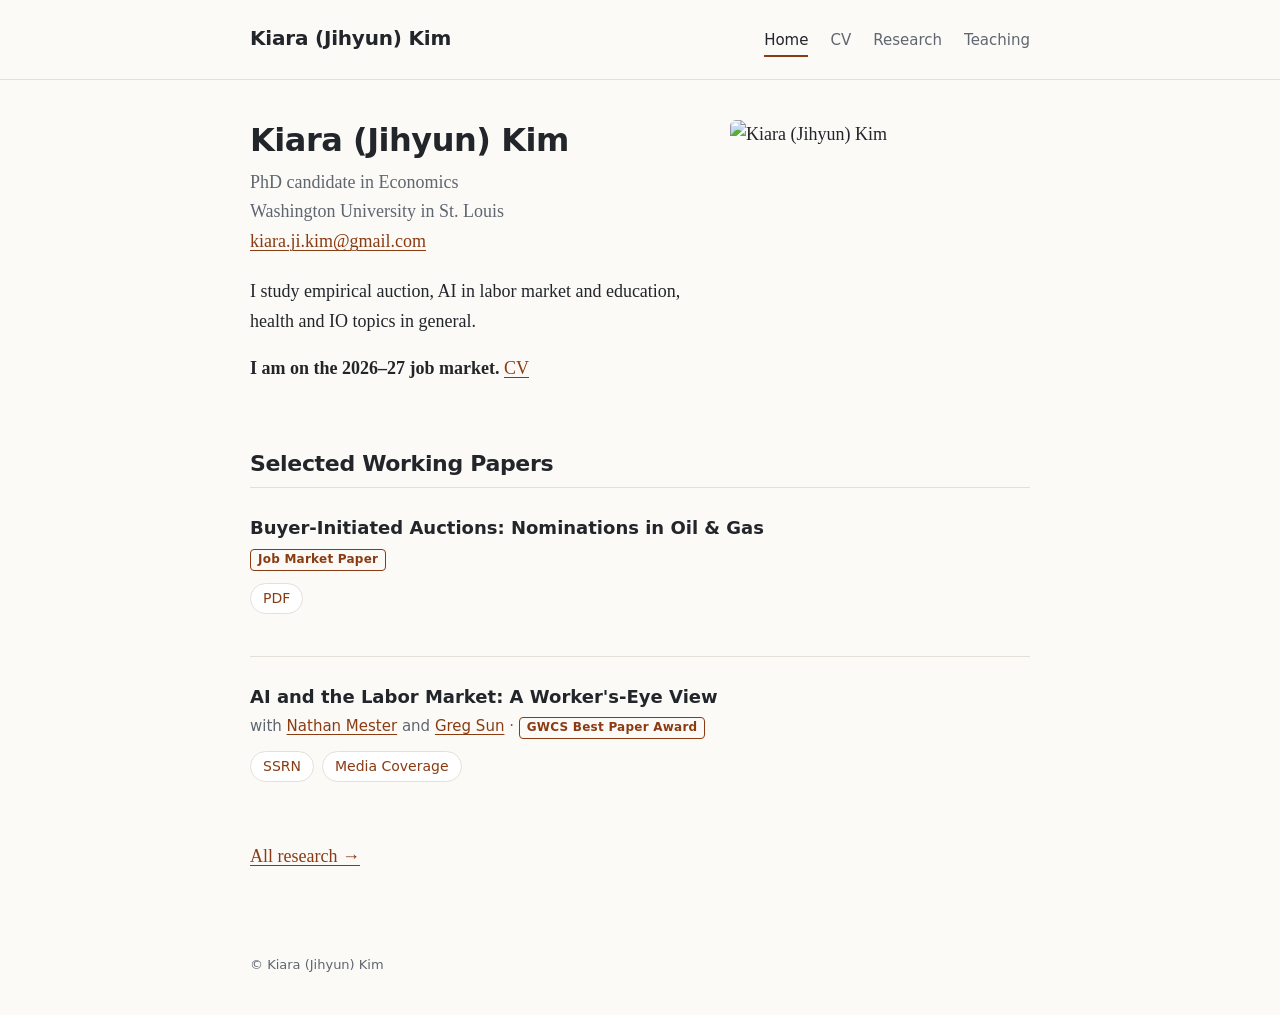
==== index.html @ e1b499d5 "Add files via upload" ====
<!doctype html>
<html lang="en">
<head>
  <meta charset="utf-8">
  <meta name="viewport" content="width=device-width, initial-scale=1">
  <title>Kiara (Jihyun) Kim</title>
  <meta name="description" content="Kiara (Jihyun) Kim, PhD candidate in Economics at Washington University in St. Louis. Empirical auctions, AI in labor markets and education, health, and IO.">
  <link rel="stylesheet" href="style.css">
</head>
<body>
  <header class="site-header">
    <div class="inner">
      <a class="site-title" href="index.html">Kiara (Jihyun) Kim</a>
      <nav>
        <a href="index.html" aria-current="page">Home</a>
        <a href="cv.html">CV</a>
        <a href="research.html">Research</a>
        <a href="teaching.html">Teaching</a>
      </nav>
    </div>
  </header>

  <main>
    <div class="intro">
      <div>
        <h1 class="name">Kiara (Jihyun) Kim</h1>
        <p class="affil">PhD candidate in Economics<br>Washington University in St. Louis<br><a href="mailto:kiara.ji.kim@gmail.com">kiara.ji.kim@gmail.com</a></p>
        <p>I study empirical auction, AI in labor market and education, health and IO topics in general.</p>
        <p><strong>I am on the 2026&ndash;27 job market.</strong> <a href="files/CV_2026_Kiara.pdf">CV</a></p>
      </div>
      <figure>
        <img src="images/profile.jpg" alt="Kiara (Jihyun) Kim">
      </figure>
    </div>

    <section class="selected">
      <h2>Selected Working Papers</h2>

      <article class="paper">
        <h3>Buyer-Initiated Auctions: Nominations in Oil &amp; Gas</h3>
        <p class="meta"><span class="tag">Job Market Paper</span></p>
        <p class="links">
          <a href="files/buyer-initiated-auctions.pdf">PDF</a>
        </p>
      </article>

      <article class="paper">
        <h3>AI and the Labor Market: A Worker's-Eye View</h3>
        <p class="meta">with <a href="https://olin.washu.edu/doctoral-student/nathan-mester">Nathan Mester</a> and <a href="https://sites.google.com/view/gregory-sun/research">Greg Sun</a> &middot; <span class="tag">GWCS Best Paper Award</span></p>
        <p class="links">
          <a href="https://papers.ssrn.com/sol3/papers.cfm?abstract_id=6240619">SSRN</a>
          <a href="https://source.washu.edu/2026/04/washu-expert-research-highlights-who-wins-loses-in-ai-influenced-job-market/">Media Coverage</a>
        </p>
      </article>

      <p><a href="research.html">All research &rarr;</a></p>
    </section>
  </main>

  <footer>&copy; Kiara (Jihyun) Kim</footer>
</body>
</html>
---- style.css ----
:root {
  --bg: #fbfaf7;
  --text: #22252a;
  --muted: #5f6670;
  --accent: #8a3b12;
  --rule: #e4e0d8;
  --card: #ffffff;
}

@media (prefers-color-scheme: dark) {
  :root {
    --bg: #17181b;
    --text: #e8e6e1;
    --muted: #a3a8b0;
    --accent: #e8955f;
    --rule: #2e3036;
    --card: #1f2024;
  }
}

* { box-sizing: border-box; }

html { -webkit-text-size-adjust: 100%; }

body {
  margin: 0;
  background: var(--bg);
  color: var(--text);
  font-family: Charter, "Iowan Old Style", Georgia, "Times New Roman", serif;
  font-size: 18px;
  line-height: 1.65;
}

a { color: var(--accent); text-decoration-thickness: 1px; text-underline-offset: 3px; }
a:hover { text-decoration-thickness: 2px; }

.site-header {
  border-bottom: 1px solid var(--rule);
}

.site-header .inner {
  max-width: 820px;
  margin: 0 auto;
  padding: 22px 20px;
  display: flex;
  flex-wrap: wrap;
  align-items: baseline;
  justify-content: space-between;
  gap: 10px 24px;
}

.site-title {
  font-family: system-ui, -apple-system, "Segoe UI", Roboto, sans-serif;
  font-weight: 600;
  font-size: 20px;
  color: var(--text);
  text-decoration: none;
  letter-spacing: -0.01em;
}

nav { display: flex; gap: 22px; }

nav a {
  font-family: system-ui, -apple-system, "Segoe UI", Roboto, sans-serif;
  font-size: 15px;
  color: var(--muted);
  text-decoration: none;
  padding-bottom: 2px;
  border-bottom: 2px solid transparent;
}

nav a:hover { color: var(--text); }
nav a[aria-current="page"] { color: var(--text); border-bottom-color: var(--accent); }

main {
  max-width: 820px;
  margin: 0 auto;
  padding: 40px 20px 64px;
}

h1, h2 {
  font-family: system-ui, -apple-system, "Segoe UI", Roboto, sans-serif;
  letter-spacing: -0.015em;
  line-height: 1.25;
}

h1 { font-size: 30px; margin: 0 0 24px; }

/* Home */
.intro {
  display: grid;
  grid-template-columns: 1fr 300px;
  gap: 40px;
  align-items: start;
}

.intro p:first-child { margin-top: 0; }

figure { margin: 0; }

figure img {
  width: 100%;
  height: auto;
  border-radius: 6px;
  display: block;
}

figcaption {
  font-size: 14px;
  color: var(--muted);
  margin-top: 10px;
  line-height: 1.5;
}

@media (max-width: 680px) {
  .intro { grid-template-columns: 1fr; gap: 28px; }
}

/* Research */
.paper {
  padding: 28px 0;
  border-top: 1px solid var(--rule);
}

.paper:first-of-type { border-top: none; padding-top: 0; }

.paper h2 {
  font-size: 20px;
  margin: 0 0 6px;
}

.meta {
  font-family: system-ui, -apple-system, "Segoe UI", Roboto, sans-serif;
  font-size: 15px;
  color: var(--muted);
  margin: 0 0 12px;
}

.links {
  font-family: system-ui, -apple-system, "Segoe UI", Roboto, sans-serif;
  font-size: 14px;
  display: flex;
  flex-wrap: wrap;
  gap: 8px;
  margin: 0 0 14px;
}

.links a {
  text-decoration: none;
  border: 1px solid var(--rule);
  background: var(--card);
  border-radius: 999px;
  padding: 3px 12px;
}

.links a:hover { border-color: var(--accent); }

details summary {
  cursor: pointer;
  font-family: system-ui, -apple-system, "Segoe UI", Roboto, sans-serif;
  font-size: 14px;
  color: var(--muted);
}

details p { margin: 10px 0 0; }

/* CV */
.cv-frame {
  width: 100%;
  height: 80vh;
  min-height: 500px;
  border: 1px solid var(--rule);
  border-radius: 6px;
  background: var(--card);
}

footer {
  max-width: 820px;
  margin: 0 auto;
  padding: 0 20px 40px;
  font-family: system-ui, -apple-system, "Segoe UI", Roboto, sans-serif;
  font-size: 13px;
  color: var(--muted);
}

/* Home name block */
h1.name { font-size: 32px; margin: 0 0 8px; }
.affil { color: var(--muted); margin: 0 0 20px; }
.intro figure img { aspect-ratio: auto; }

.selected { margin-top: 48px; }
.selected > h2 { font-size: 22px; margin: 0 0 8px; padding-bottom: 10px; border-bottom: 1px solid var(--rule); }
.selected .paper:first-of-type { border-top: none; padding-top: 20px; }
.paper h3 { font-family: system-ui, -apple-system, "Segoe UI", Roboto, sans-serif; font-size: 18px; margin: 0 0 6px; line-height: 1.3; }

.tag {
  display: inline-block;
  font-family: system-ui, -apple-system, "Segoe UI", Roboto, sans-serif;
  font-size: 12px;
  font-weight: 600;
  letter-spacing: 0.02em;
  color: var(--accent);
  border: 1px solid var(--accent);
  border-radius: 4px;
  padding: 0 7px;
}

.note { color: var(--muted); font-style: italic; }
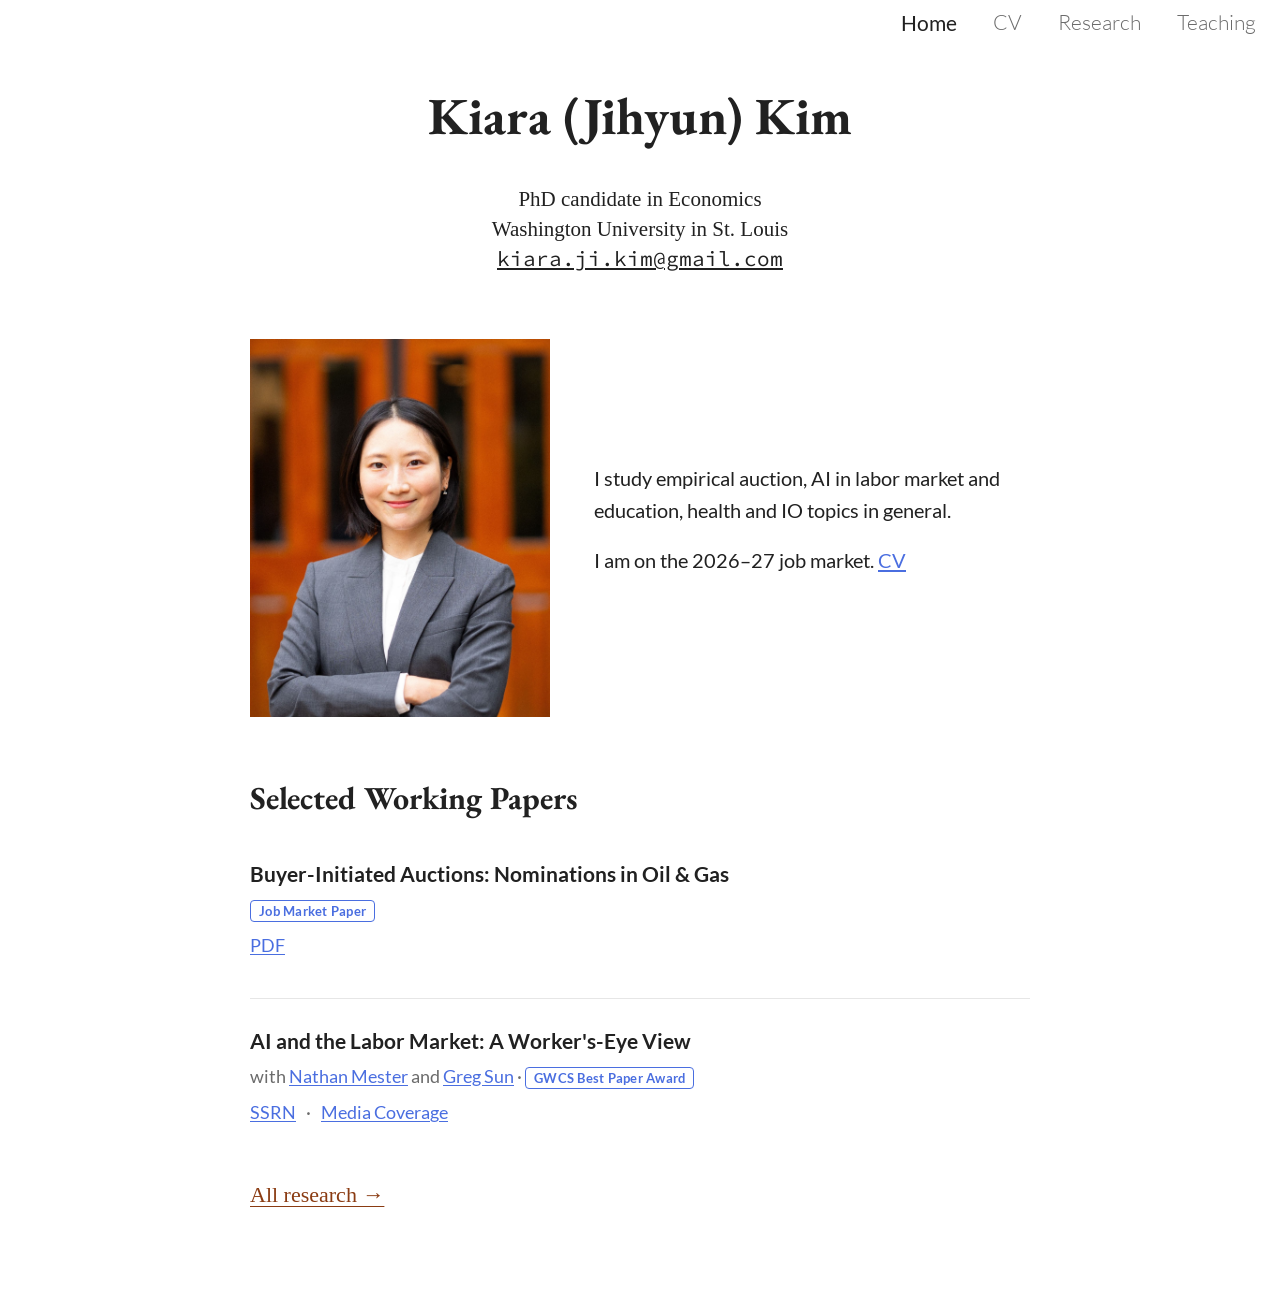
==== commit 29b1d283: "Add files via upload" ====
--- a/index.html
+++ b/index.html
@@ -4,59 +4,54 @@
   <meta charset="utf-8">
   <meta name="viewport" content="width=device-width, initial-scale=1">
   <title>Kiara (Jihyun) Kim</title>
-  <meta name="description" content="Kiara (Jihyun) Kim, PhD candidate in Economics at Washington University in St. Louis. Empirical auctions, AI in labor markets and education, health, and IO.">
+  <meta name="description" content="Kiara (Jihyun) Kim, PhD candidate in Economics at Washington University in St. Louis.">
   <link rel="stylesheet" href="style.css">
 </head>
 <body>
   <header class="site-header">
-    <div class="inner">
-      <a class="site-title" href="index.html">Kiara (Jihyun) Kim</a>
-      <nav>
-        <a href="index.html" aria-current="page">Home</a>
-        <a href="cv.html">CV</a>
-        <a href="research.html">Research</a>
-        <a href="teaching.html">Teaching</a>
-      </nav>
-    </div>
+    <nav>
+      <a href="index.html" aria-current="page">Home</a>
+      <a href="cv.html">CV</a>
+      <a href="research.html">Research</a>
+      <a href="teaching.html">Teaching</a>
+    </nav>
   </header>
 
+  <section class="hero">
+    <h1>Kiara (Jihyun) Kim</h1>
+    <p class="affil">PhD candidate in Economics<br>
+      Washington University in St. Louis<br>
+      <a class="email" href="mailto:kiara.ji.kim@gmail.com">kiara.ji.kim@gmail.com</a></p>
+  </section>
+
+  <div class="intro">
+    <img src="images/profile.jpg" alt="Kiara (Jihyun) Kim">
+    <div>
+      <p>I study empirical auction, AI in labor market and education, health and IO topics in general.</p>
+      <p>I am on the 2026&ndash;27 job market. <a href="files/CV_2026_Kiara.pdf">CV</a></p>
+    </div>
+  </div>
+
   <main>
-    <div class="intro">
-      <div>
-        <h1 class="name">Kiara (Jihyun) Kim</h1>
-        <p class="affil">PhD candidate in Economics<br>Washington University in St. Louis<br><a href="mailto:kiara.ji.kim@gmail.com">kiara.ji.kim@gmail.com</a></p>
-        <p>I study empirical auction, AI in labor market and education, health and IO topics in general.</p>
-        <p><strong>I am on the 2026&ndash;27 job market.</strong> <a href="files/CV_2026_Kiara.pdf">CV</a></p>
-      </div>
-      <figure>
-        <img src="images/profile.jpg" alt="Kiara (Jihyun) Kim">
-      </figure>
-    </div>
-
     <section class="selected">
       <h2>Selected Working Papers</h2>
 
       <article class="paper">
         <h3>Buyer-Initiated Auctions: Nominations in Oil &amp; Gas</h3>
         <p class="meta"><span class="tag">Job Market Paper</span></p>
-        <p class="links">
-          <a href="files/buyer-initiated-auctions.pdf">PDF</a>
-        </p>
+        <p class="links"><a href="files/buyer-initiated-auctions.pdf">PDF</a></p>
       </article>
 
       <article class="paper">
         <h3>AI and the Labor Market: A Worker's-Eye View</h3>
         <p class="meta">with <a href="https://olin.washu.edu/doctoral-student/nathan-mester">Nathan Mester</a> and <a href="https://sites.google.com/view/gregory-sun/research">Greg Sun</a> &middot; <span class="tag">GWCS Best Paper Award</span></p>
         <p class="links">
-          <a href="https://papers.ssrn.com/sol3/papers.cfm?abstract_id=6240619">SSRN</a>
-          <a href="https://source.washu.edu/2026/04/washu-expert-research-highlights-who-wins-loses-in-ai-influenced-job-market/">Media Coverage</a>
+          <a href="https://papers.ssrn.com/sol3/papers.cfm?abstract_id=6240619">SSRN</a><a href="https://source.washu.edu/2026/04/washu-expert-research-highlights-who-wins-loses-in-ai-influenced-job-market/">Media Coverage</a>
         </p>
       </article>
 
-      <p><a href="research.html">All research &rarr;</a></p>
+      <p class="more-link"><a href="research.html">All research &rarr;</a></p>
     </section>
   </main>
-
-  <footer>&copy; Kiara (Jihyun) Kim</footer>
 </body>
 </html>
--- a/style.css
+++ b/style.css
@@ -1,208 +1,198 @@
+/* Fonts are stored in /fonts (open-source, SIL Open Font License). Nothing loads from Google. */
+@font-face { font-family: "EB Garamond"; src: url("fonts/eb-garamond-latin-500-normal.woff2") format("woff2"); font-weight: 500; font-display: swap; }
+@font-face { font-family: "EB Garamond"; src: url("fonts/eb-garamond-latin-700-normal.woff2") format("woff2"); font-weight: 700; font-display: swap; }
+@font-face { font-family: "Lato"; src: url("fonts/lato-latin-300-normal.woff2") format("woff2"); font-weight: 300; font-display: swap; }
+@font-face { font-family: "Lato"; src: url("fonts/lato-latin-400-normal.woff2") format("woff2"); font-weight: 400; font-display: swap; }
+@font-face { font-family: "Lato"; src: url("fonts/lato-latin-700-normal.woff2") format("woff2"); font-weight: 700; font-display: swap; }
+@font-face { font-family: "Source Code Pro"; src: url("fonts/source-code-pro-latin-400-normal.woff2") format("woff2"); font-weight: 400; font-display: swap; }
+
 :root {
-  --bg: #fbfaf7;
-  --text: #22252a;
-  --muted: #5f6670;
+  --text: #212121;
+  --muted: #6b6b6b;
+  --link: #4a6ee0;
+  --rule: #e6e6e6;
+  --display: "EB Garamond", Garamond, "Times New Roman", serif;
+  --serif: "Times New Roman", Times, serif;
+  --sans: "Lato", "Helvetica Neue", Arial, sans-serif;
+  --mono: "Source Code Pro", Menlo, Consolas, monospace;
+  --bg: #ffffff;
   --accent: #8a3b12;
-  --rule: #e4e0d8;
-  --card: #ffffff;
 }
 
+/* Dark mode: used automatically when the visitor's device is set to dark */
 @media (prefers-color-scheme: dark) {
   :root {
-    --bg: #17181b;
-    --text: #e8e6e1;
-    --muted: #a3a8b0;
+    --bg: #161719;
+    --text: #e9e7e3;
+    --muted: #a2a6ad;
+    --link: #8fa9ff;
+    --rule: #2f3136;
     --accent: #e8955f;
-    --rule: #2e3036;
-    --card: #1f2024;
   }
 }
 
 * { box-sizing: border-box; }
-
 html { -webkit-text-size-adjust: 100%; }
 
 body {
   margin: 0;
   background: var(--bg);
   color: var(--text);
-  font-family: Charter, "Iowan Old Style", Georgia, "Times New Roman", serif;
-  font-size: 18px;
-  line-height: 1.65;
+  font-family: var(--sans);
+  font-size: 20px;
+  line-height: 1.6;
 }
 
-a { color: var(--accent); text-decoration-thickness: 1px; text-underline-offset: 3px; }
-a:hover { text-decoration-thickness: 2px; }
+a { color: var(--link); text-underline-offset: 2px; }
 
+/* Top-right menu */
 .site-header {
-  border-bottom: 1px solid var(--rule);
+  display: flex;
+  justify-content: flex-end;
+  padding: 0 24px;
 }
 
-.site-header .inner {
-  max-width: 820px;
-  margin: 0 auto;
-  padding: 22px 20px;
-  display: flex;
-  flex-wrap: wrap;
-  align-items: baseline;
-  justify-content: space-between;
-  gap: 10px 24px;
-}
-
-.site-title {
-  font-family: system-ui, -apple-system, "Segoe UI", Roboto, sans-serif;
-  font-weight: 600;
-  font-size: 20px;
-  color: var(--text);
-  text-decoration: none;
-  letter-spacing: -0.01em;
-}
-
-nav { display: flex; gap: 22px; }
+nav { display: flex; flex-wrap: wrap; gap: 4px 36px; }
 
 nav a {
-  font-family: system-ui, -apple-system, "Segoe UI", Roboto, sans-serif;
-  font-size: 15px;
+  font-family: var(--sans);
+  font-weight: 300;
+  font-size: 21px;
   color: var(--muted);
   text-decoration: none;
-  padding-bottom: 2px;
-  border-bottom: 2px solid transparent;
+  padding: 6px 0;
 }
 
 nav a:hover { color: var(--text); }
-nav a[aria-current="page"] { color: var(--text); border-bottom-color: var(--accent); }
+nav a[aria-current="page"] { color: var(--text); font-weight: 400; }
+
+/* Centered name block */
+.hero {
+  text-align: center;
+  padding: 40px 20px 0;
+}
+
+.hero h1 {
+  font-family: var(--display);
+  font-weight: 700;
+  font-size: 52px;
+  line-height: 1.15;
+  margin: 0 0 40px;
+}
+
+.affil {
+  font-family: var(--serif);
+  font-size: 21px;
+  line-height: 1.4;
+  margin: 0;
+}
+
+.affil a { color: var(--link); }
+.affil a.email { font-family: var(--mono); color: var(--text); }
 
 main {
-  max-width: 820px;
+  max-width: 1280px;
   margin: 0 auto;
-  padding: 40px 20px 64px;
+  padding: 0 24px 80px;
 }
 
-h1, h2 {
-  font-family: system-ui, -apple-system, "Segoe UI", Roboto, sans-serif;
-  letter-spacing: -0.015em;
-  line-height: 1.25;
+/* Photo left, text right */
+.intro {
+  display: grid;
+  grid-template-columns: 300px 1fr;
+  gap: 44px;
+  align-items: center;
+  max-width: 820px;
+  margin: 64px auto 0;
+  padding: 0 20px;
 }
 
-h1 { font-size: 30px; margin: 0 0 24px; }
+.intro img { width: 100%; height: auto; display: block; }
+.intro p { margin: 0 0 18px; }
 
-/* Home */
-.intro {
-  display: grid;
-  grid-template-columns: 1fr 300px;
-  gap: 40px;
-  align-items: start;
+/* Inner pages */
+.page-title {
+  font-family: var(--display);
+  font-weight: 700;
+  font-size: 44px;
+  text-align: center;
+  margin: 40px 0 48px;
 }
 
-.intro p:first-child { margin-top: 0; }
+.content { max-width: 780px; margin: 0 auto; }
 
-figure { margin: 0; }
-
-figure img {
-  width: 100%;
-  height: auto;
-  border-radius: 6px;
-  display: block;
+h2 {
+  font-family: var(--display);
+  font-weight: 700;
+  font-size: 32px;
+  margin: 0 0 8px;
 }
 
-figcaption {
-  font-size: 14px;
-  color: var(--muted);
-  margin-top: 10px;
-  line-height: 1.5;
-}
+.paper { padding: 28px 0; border-top: 1px solid var(--rule); }
+.paper:first-of-type { border-top: none; }
 
-@media (max-width: 680px) {
-  .intro { grid-template-columns: 1fr; gap: 28px; }
-}
-
-/* Research */
-.paper {
-  padding: 28px 0;
-  border-top: 1px solid var(--rule);
-}
-
-.paper:first-of-type { border-top: none; padding-top: 0; }
-
-.paper h2 {
-  font-size: 20px;
+.paper h3, .paper h2 {
+  font-family: var(--sans);
+  font-weight: 700;
+  font-size: 21px;
+  line-height: 1.35;
   margin: 0 0 6px;
 }
 
-.meta {
-  font-family: system-ui, -apple-system, "Segoe UI", Roboto, sans-serif;
-  font-size: 15px;
-  color: var(--muted);
-  margin: 0 0 12px;
+.meta { color: var(--muted); font-size: 18px; margin: 0 0 8px; }
+.tag {
+  display: inline-block;
+  font-family: var(--sans);
+  font-size: 13px;
+  font-weight: 700;
+  letter-spacing: 0.02em;
+  line-height: 1.6;
+  color: var(--link);
+  border: 1px solid var(--link);
+  border-radius: 4px;
+  padding: 0 8px;
+  vertical-align: middle;
 }
 
-.links {
-  font-family: system-ui, -apple-system, "Segoe UI", Roboto, sans-serif;
-  font-size: 14px;
-  display: flex;
-  flex-wrap: wrap;
-  gap: 8px;
-  margin: 0 0 14px;
+.more-link { margin: 12px 0 0; }
+.more-link a {
+  font-family: Georgia, "Times New Roman", serif;
+  font-size: 22px;
+  color: var(--accent);
+  text-decoration-thickness: 1px;
+  text-underline-offset: 4px;
+}
+.more-link a:hover { text-decoration-thickness: 2px; }
+
+.links { font-size: 18px; margin: 0 0 10px; }
+.links a + a::before { content: "·"; color: var(--muted); display: inline-block; margin: 0 10px; text-decoration: none; }
+
+details summary { cursor: pointer; color: var(--muted); font-size: 17px; }
+details p { margin: 10px 0 0; font-size: 18px; }
+
+.selected { max-width: 780px; margin: 56px auto 0; }
+
+.note { color: var(--muted); font-style: italic; }
+
+.cv-frame {
+  width: 100%;
+  height: 85vh;
+  min-height: 520px;
+  border: 1px solid var(--rule);
 }
 
-.links a {
-  text-decoration: none;
-  border: 1px solid var(--rule);
-  background: var(--card);
-  border-radius: 999px;
-  padding: 3px 12px;
+footer { padding: 0 24px 40px; }
+
+/* Phones and small screens */
+@media (max-width: 900px) {
+  body { font-size: 18px; }
+  nav { gap: 4px 22px; }
+  nav a { font-size: 18px; }
+  .hero h1 { font-size: 40px; margin-bottom: 40px; }
+  .affil { font-size: 18px; }
+  .intro { grid-template-columns: 1fr; gap: 28px; margin-top: 56px; padding: 0 16px; }
+  .intro img { max-width: 320px; margin: 0 auto; }
+  main { padding: 0 16px 60px; }
+  .page-title { font-size: 36px; }
+  .selected { margin-top: 48px; }
 }
-
-.links a:hover { border-color: var(--accent); }
-
-details summary {
-  cursor: pointer;
-  font-family: system-ui, -apple-system, "Segoe UI", Roboto, sans-serif;
-  font-size: 14px;
-  color: var(--muted);
-}
-
-details p { margin: 10px 0 0; }
-
-/* CV */
-.cv-frame {
-  width: 100%;
-  height: 80vh;
-  min-height: 500px;
-  border: 1px solid var(--rule);
-  border-radius: 6px;
-  background: var(--card);
-}
-
-footer {
-  max-width: 820px;
-  margin: 0 auto;
-  padding: 0 20px 40px;
-  font-family: system-ui, -apple-system, "Segoe UI", Roboto, sans-serif;
-  font-size: 13px;
-  color: var(--muted);
-}
-
-/* Home name block */
-h1.name { font-size: 32px; margin: 0 0 8px; }
-.affil { color: var(--muted); margin: 0 0 20px; }
-.intro figure img { aspect-ratio: auto; }
-
-.selected { margin-top: 48px; }
-.selected > h2 { font-size: 22px; margin: 0 0 8px; padding-bottom: 10px; border-bottom: 1px solid var(--rule); }
-.selected .paper:first-of-type { border-top: none; padding-top: 20px; }
-.paper h3 { font-family: system-ui, -apple-system, "Segoe UI", Roboto, sans-serif; font-size: 18px; margin: 0 0 6px; line-height: 1.3; }
-
-.tag {
-  display: inline-block;
-  font-family: system-ui, -apple-system, "Segoe UI", Roboto, sans-serif;
-  font-size: 12px;
-  font-weight: 600;
-  letter-spacing: 0.02em;
-  color: var(--accent);
-  border: 1px solid var(--accent);
-  border-radius: 4px;
-  padding: 0 7px;
-}
-
-.note { color: var(--muted); font-style: italic; }
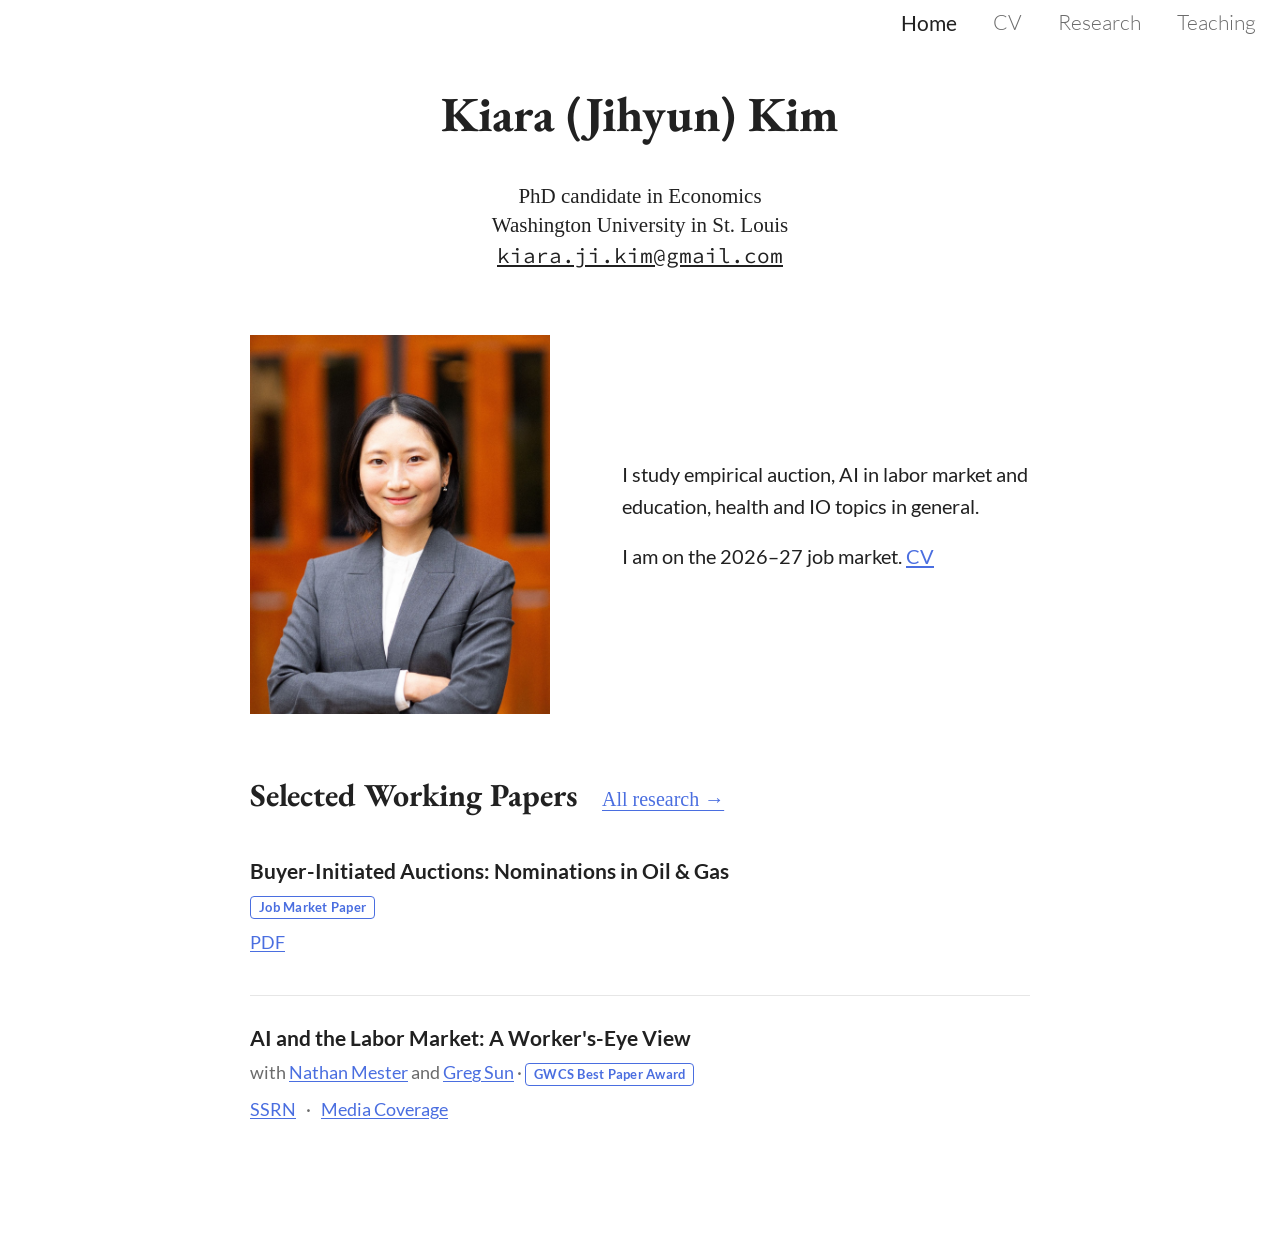
==== commit 06dd0e54: "Add files via upload" ====
--- a/index.html
+++ b/index.html
@@ -5,7 +5,7 @@
   <meta name="viewport" content="width=device-width, initial-scale=1">
   <title>Kiara (Jihyun) Kim</title>
   <meta name="description" content="Kiara (Jihyun) Kim, PhD candidate in Economics at Washington University in St. Louis.">
-  <link rel="stylesheet" href="style.css">
+  <link rel="stylesheet" href="style.css?v=3">
 </head>
 <body>
   <header class="site-header">
@@ -34,7 +34,10 @@
 
   <main>
     <section class="selected">
-      <h2>Selected Working Papers</h2>
+      <div class="section-head">
+        <h2>Selected Working Papers</h2>
+        <a class="more-link" href="research.html">All research &rarr;</a>
+      </div>
 
       <article class="paper">
         <h3>Buyer-Initiated Auctions: Nominations in Oil &amp; Gas</h3>
@@ -50,7 +53,6 @@
         </p>
       </article>
 
-      <p class="more-link"><a href="research.html">All research &rarr;</a></p>
     </section>
   </main>
 </body>
--- a/style.css
+++ b/style.css
@@ -75,7 +75,7 @@
 .hero h1 {
   font-family: var(--display);
   font-weight: 700;
-  font-size: 52px;
+  font-size: 49px;
   line-height: 1.15;
   margin: 0 0 40px;
 }
@@ -100,7 +100,7 @@
 .intro {
   display: grid;
   grid-template-columns: 300px 1fr;
-  gap: 44px;
+  gap: 72px;
   align-items: center;
   max-width: 820px;
   margin: 64px auto 0;
@@ -154,15 +154,22 @@
   vertical-align: middle;
 }
 
-.more-link { margin: 12px 0 0; }
-.more-link a {
+.section-head {
+  display: flex;
+  flex-wrap: wrap;
+  align-items: baseline;
+  gap: 4px 24px;
+  margin: 0 0 8px;
+}
+.section-head h2 { margin: 0; }
+.more-link {
   font-family: Georgia, "Times New Roman", serif;
-  font-size: 22px;
-  color: var(--accent);
+  font-size: 20px;
+  color: var(--link);
   text-decoration-thickness: 1px;
   text-underline-offset: 4px;
 }
-.more-link a:hover { text-decoration-thickness: 2px; }
+.more-link:hover { text-decoration-thickness: 2px; }
 
 .links { font-size: 18px; margin: 0 0 10px; }
 .links a + a::before { content: "·"; color: var(--muted); display: inline-block; margin: 0 10px; text-decoration: none; }
@@ -188,7 +195,7 @@
   body { font-size: 18px; }
   nav { gap: 4px 22px; }
   nav a { font-size: 18px; }
-  .hero h1 { font-size: 40px; margin-bottom: 40px; }
+  .hero h1 { font-size: 37px; margin-bottom: 40px; }
   .affil { font-size: 18px; }
   .intro { grid-template-columns: 1fr; gap: 28px; margin-top: 56px; padding: 0 16px; }
   .intro img { max-width: 320px; margin: 0 auto; }
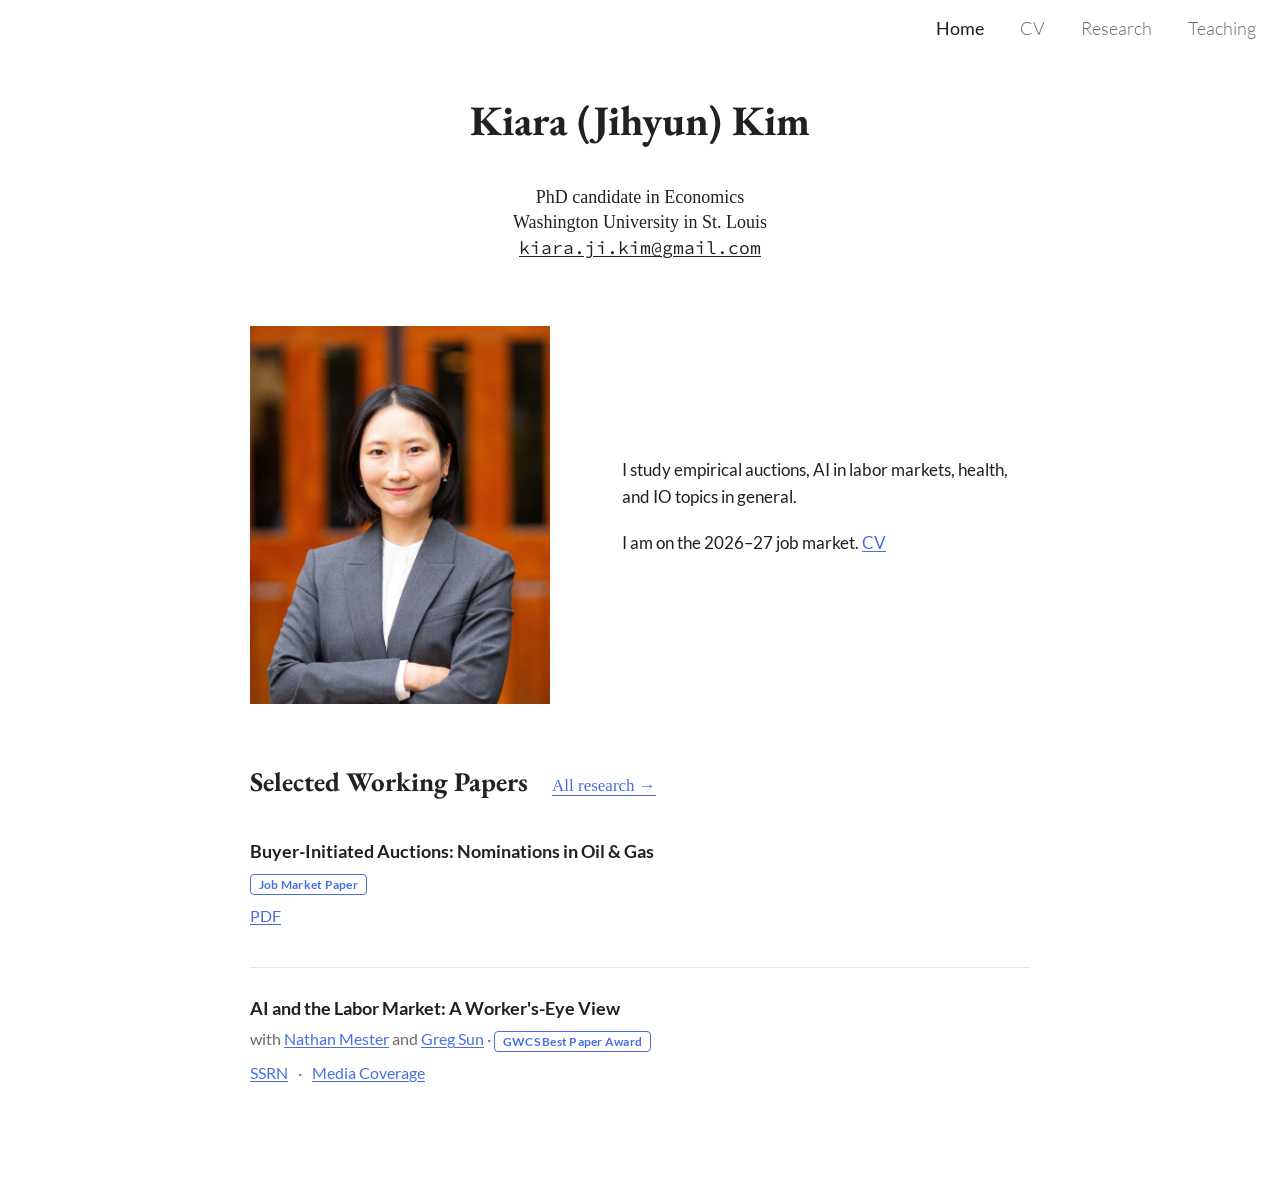
==== commit 8c9b1fcf: "Update index.html" ====
--- a/index.html
+++ b/index.html
@@ -5,7 +5,8 @@
   <meta name="viewport" content="width=device-width, initial-scale=1">
   <title>Kiara (Jihyun) Kim</title>
   <meta name="description" content="Kiara (Jihyun) Kim, PhD candidate in Economics at Washington University in St. Louis.">
-  <link rel="stylesheet" href="style.css?v=3">
+  <link rel="stylesheet" href="style.css?v=5">
+  <script src="script.js" defer></script>
 </head>
 <body>
   <header class="site-header">
@@ -27,7 +28,7 @@
   <div class="intro">
     <img src="images/profile.jpg" alt="Kiara (Jihyun) Kim">
     <div>
-      <p>I study empirical auction, AI in labor market and education, health and IO topics in general.</p>
+      <p>I study empirical auctions, AI in labor markets, health, and IO topics in general.</p>
       <p>I am on the 2026&ndash;27 job market. <a href="files/CV_2026_Kiara.pdf">CV</a></p>
     </div>
   </div>
--- a/style.css
+++ b/style.css
@@ -39,7 +39,7 @@
   background: var(--bg);
   color: var(--text);
   font-family: var(--sans);
-  font-size: 20px;
+  font-size: 17px;
   line-height: 1.6;
 }
 
@@ -47,20 +47,34 @@
 
 /* Top-right menu */
 .site-header {
+  position: sticky;
+  top: 0;
+  z-index: 10;
   display: flex;
   justify-content: flex-end;
-  padding: 0 24px;
-}
+  padding: 10px 24px;
+  background: var(--bg);
+  transition: background-color 0.25s ease, box-shadow 0.25s ease;
+}
+
+/* Dark bar after scrolling down */
+.site-header.scrolled {
+  background: #212121;
+  box-shadow: 0 1px 4px rgba(0, 0, 0, 0.25);
+}
+.site-header.scrolled nav a { color: #e0e0e0; }
+.site-header.scrolled nav a:hover { color: #ffffff; }
+.site-header.scrolled nav a[aria-current="page"] { color: #8fa9ff; }
 
 nav { display: flex; flex-wrap: wrap; gap: 4px 36px; }
 
 nav a {
   font-family: var(--sans);
   font-weight: 300;
-  font-size: 21px;
+  font-size: 18px;
   color: var(--muted);
   text-decoration: none;
-  padding: 6px 0;
+  padding: 4px 0;
 }
 
 nav a:hover { color: var(--text); }
@@ -75,14 +89,14 @@
 .hero h1 {
   font-family: var(--display);
   font-weight: 700;
-  font-size: 49px;
+  font-size: 42px;
   line-height: 1.15;
   margin: 0 0 40px;
 }
 
 .affil {
   font-family: var(--serif);
-  font-size: 21px;
+  font-size: 18px;
   line-height: 1.4;
   margin: 0;
 }
@@ -114,7 +128,7 @@
 .page-title {
   font-family: var(--display);
   font-weight: 700;
-  font-size: 44px;
+  font-size: 38px;
   text-align: center;
   margin: 40px 0 48px;
 }
@@ -124,7 +138,7 @@
 h2 {
   font-family: var(--display);
   font-weight: 700;
-  font-size: 32px;
+  font-size: 27px;
   margin: 0 0 8px;
 }
 
@@ -134,16 +148,16 @@
 .paper h3, .paper h2 {
   font-family: var(--sans);
   font-weight: 700;
-  font-size: 21px;
+  font-size: 18px;
   line-height: 1.35;
   margin: 0 0 6px;
 }
 
-.meta { color: var(--muted); font-size: 18px; margin: 0 0 8px; }
+.meta { color: var(--muted); font-size: 16px; margin: 0 0 8px; }
 .tag {
   display: inline-block;
   font-family: var(--sans);
-  font-size: 13px;
+  font-size: 12px;
   font-weight: 700;
   letter-spacing: 0.02em;
   line-height: 1.6;
@@ -164,18 +178,18 @@
 .section-head h2 { margin: 0; }
 .more-link {
   font-family: Georgia, "Times New Roman", serif;
-  font-size: 20px;
+  font-size: 17px;
   color: var(--link);
   text-decoration-thickness: 1px;
   text-underline-offset: 4px;
 }
 .more-link:hover { text-decoration-thickness: 2px; }
 
-.links { font-size: 18px; margin: 0 0 10px; }
+.links { font-size: 16px; margin: 0 0 10px; }
 .links a + a::before { content: "·"; color: var(--muted); display: inline-block; margin: 0 10px; text-decoration: none; }
 
-details summary { cursor: pointer; color: var(--muted); font-size: 17px; }
-details p { margin: 10px 0 0; font-size: 18px; }
+details summary { cursor: pointer; color: var(--muted); font-size: 15px; }
+details p { margin: 10px 0 0; font-size: 16px; }
 
 .selected { max-width: 780px; margin: 56px auto 0; }
 
@@ -192,14 +206,14 @@
 
 /* Phones and small screens */
 @media (max-width: 900px) {
-  body { font-size: 18px; }
+  body { font-size: 16px; }
   nav { gap: 4px 22px; }
-  nav a { font-size: 18px; }
-  .hero h1 { font-size: 37px; margin-bottom: 40px; }
-  .affil { font-size: 18px; }
+  nav a { font-size: 16px; }
+  .hero h1 { font-size: 34px; margin-bottom: 40px; }
+  .affil { font-size: 16px; }
   .intro { grid-template-columns: 1fr; gap: 28px; margin-top: 56px; padding: 0 16px; }
   .intro img { max-width: 320px; margin: 0 auto; }
   main { padding: 0 16px 60px; }
-  .page-title { font-size: 36px; }
+  .page-title { font-size: 32px; }
   .selected { margin-top: 48px; }
 }
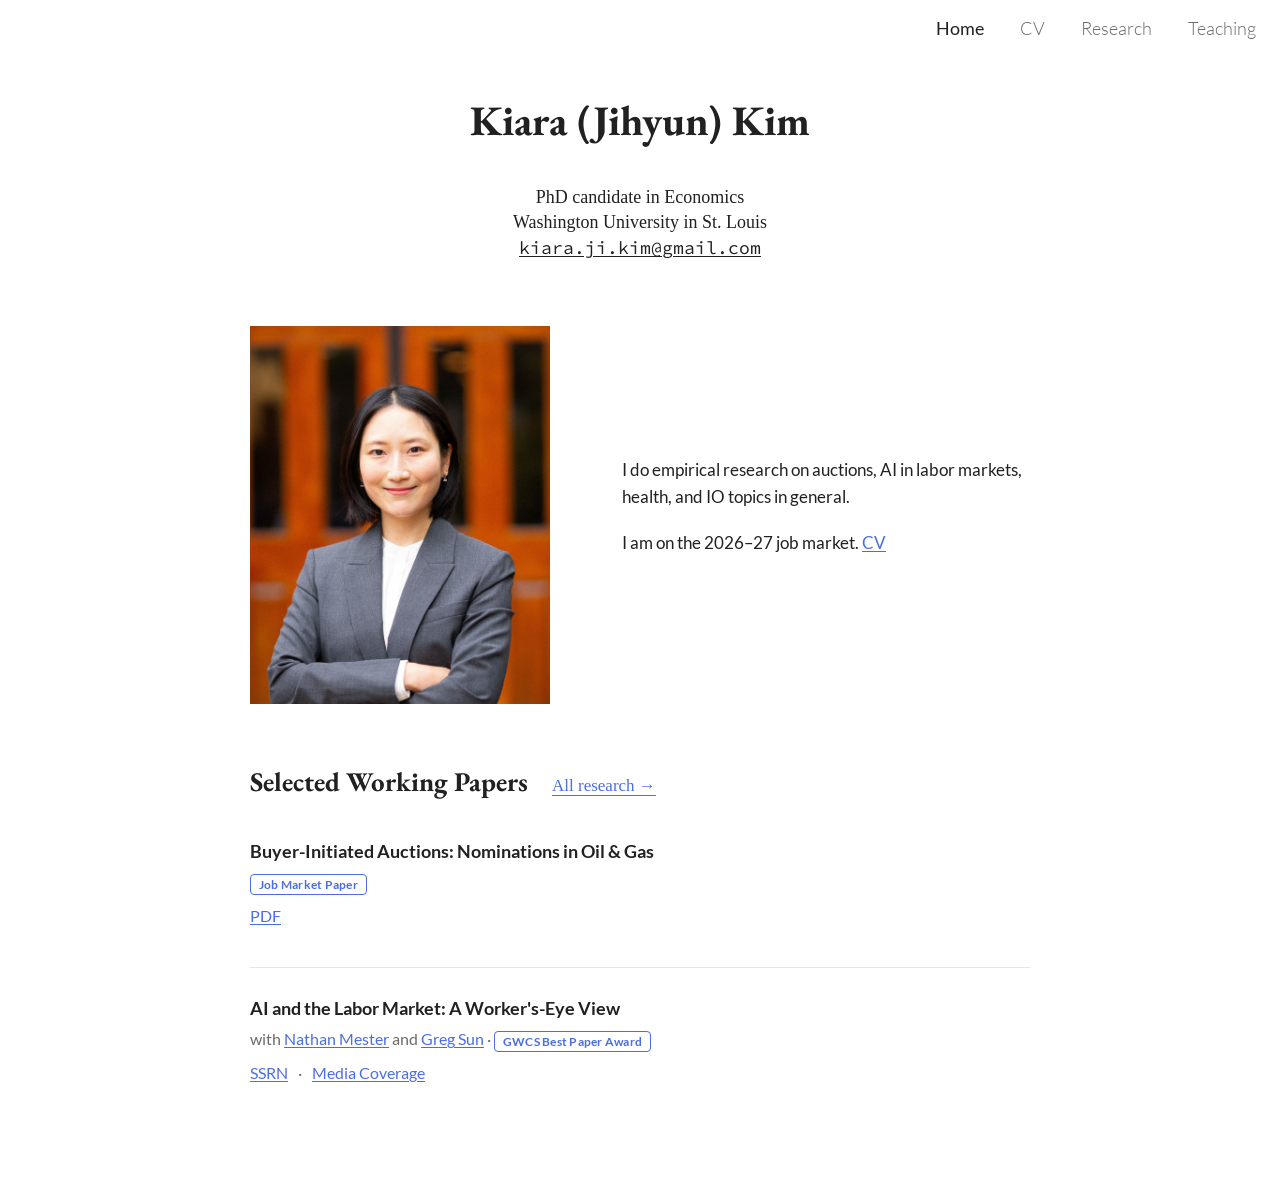
==== commit 18f9fcd3: "Update index.html" ====
--- a/index.html
+++ b/index.html
@@ -28,7 +28,7 @@
   <div class="intro">
     <img src="images/profile.jpg" alt="Kiara (Jihyun) Kim">
     <div>
-      <p>I study empirical auctions, AI in labor markets, health, and IO topics in general.</p>
+      <p>I do empirical research on auctions, AI in labor markets, health, and IO topics in general.</p>
       <p>I am on the 2026&ndash;27 job market. <a href="files/CV_2026_Kiara.pdf">CV</a></p>
     </div>
   </div>
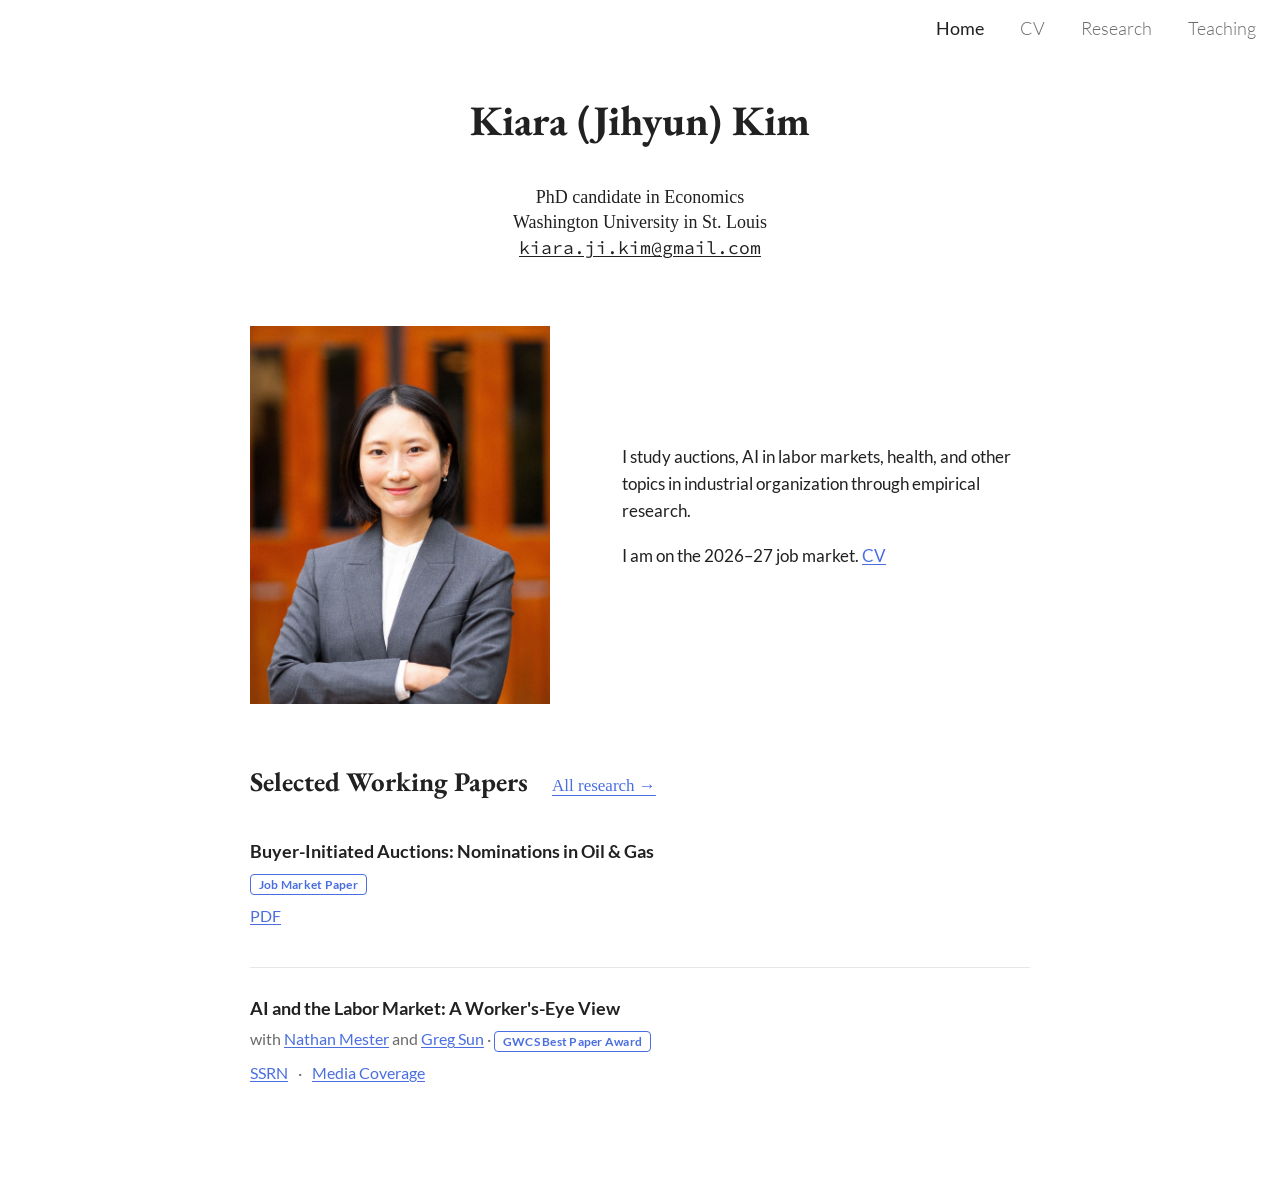
==== commit cf737942: "Update index.html" ====
--- a/index.html
+++ b/index.html
@@ -28,7 +28,7 @@
   <div class="intro">
     <img src="images/profile.jpg" alt="Kiara (Jihyun) Kim">
     <div>
-      <p>I do empirical research on auctions, AI in labor markets, health, and IO topics in general.</p>
+      <p>I study auctions, AI in labor markets, health, and other topics in industrial organization through empirical research.</p>
       <p>I am on the 2026&ndash;27 job market. <a href="files/CV_2026_Kiara.pdf">CV</a></p>
     </div>
   </div>
